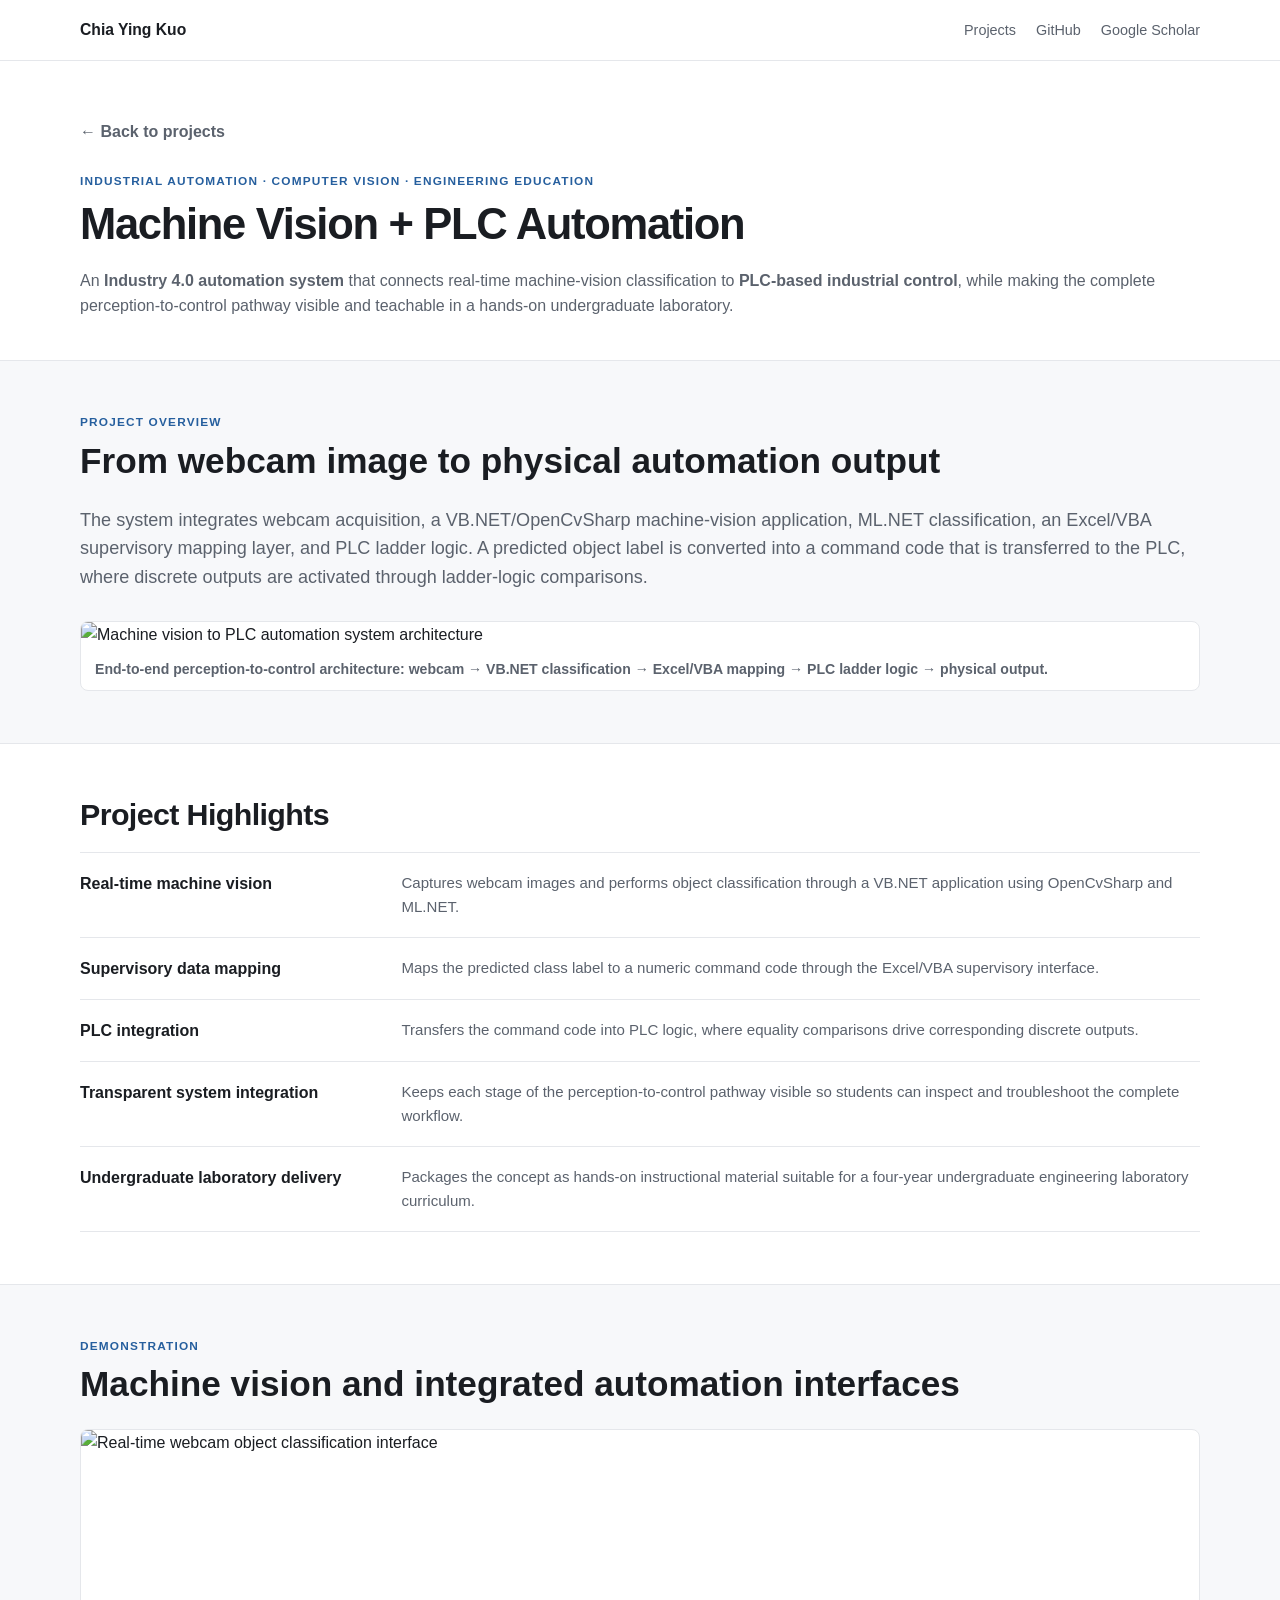
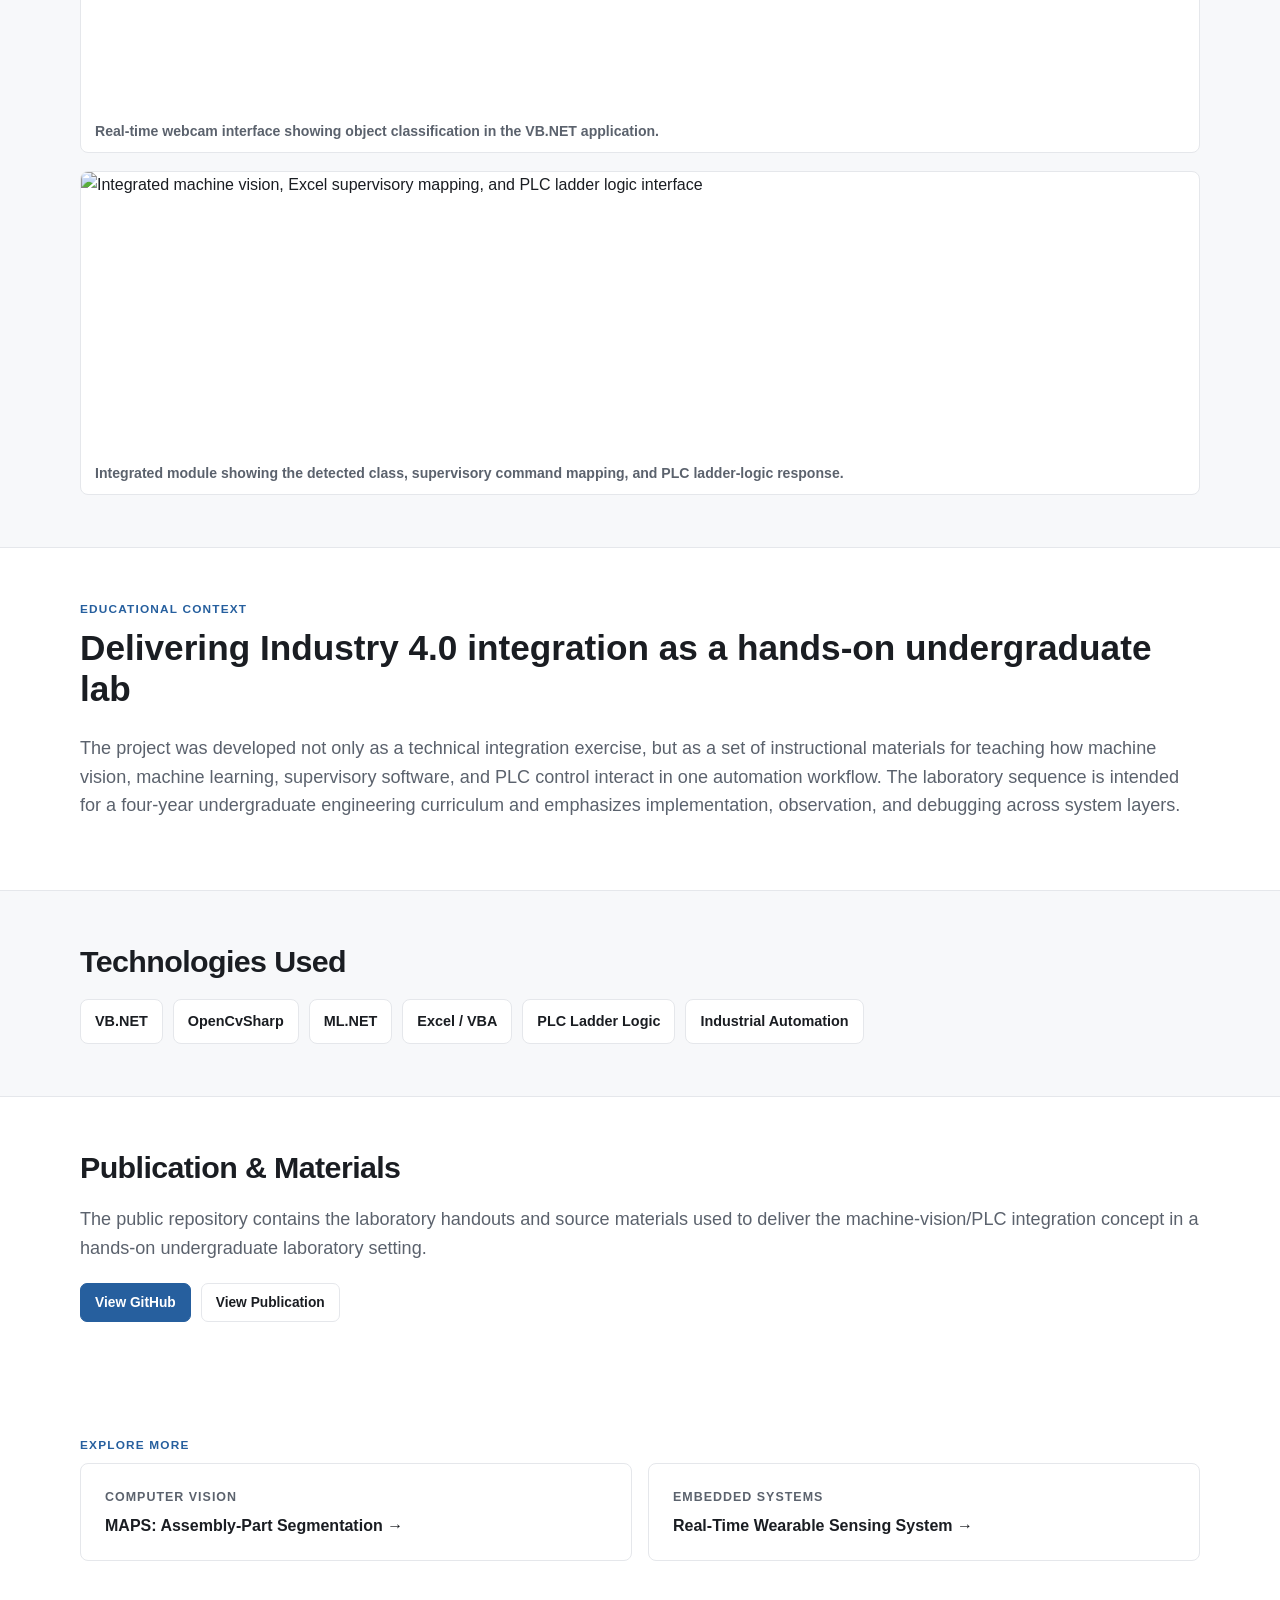
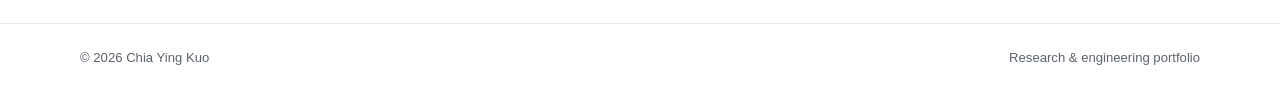
==== projects/machine-vision-plc.html @ f29cc96e "Add machine vision PLC automation project page" ====
<!doctype html>
<html lang="en">
<head>
  <meta charset="utf-8">
  <meta name="viewport" content="width=device-width, initial-scale=1">
  <meta name="description" content="Machine Vision + PLC Automation project by Chia Ying Kuo: an Industry 4.0 instructional system connecting object classification, supervisory mapping, PLC ladder logic, and physical automation.">
  <title>Machine Vision + PLC Automation | Chia Ying Kuo</title>
  <link rel="stylesheet" href="../assets/css/styles.css">
</head>
<body>
<header class="site-header">
  <div class="container nav">
    <a class="brand" href="../index.html">Chia Ying Kuo</a>
    <button class="nav-toggle" type="button" data-nav-toggle aria-expanded="false" aria-label="Toggle navigation">Menu</button>
    <nav class="nav-links" data-nav-links aria-label="Primary navigation">
      <a href="../index.html#projects">Projects</a>
      <a href="https://github.com/CY-Kuo" target="_blank" rel="noreferrer">GitHub</a>
      <a href="https://scholar.google.com/citations?user=hWQJ84wAAAAJ&hl=en&oi=ao" target="_blank" rel="noreferrer">Google Scholar</a>
    </nav>
  </div>
</header>

<main>
  <section class="project-hero">
    <div class="container project-hero-grid">
      <a class="back-link" href="../index.html#projects">← Back to projects</a>
      <p class="eyebrow">Industrial Automation · Computer Vision · Engineering Education</p>
      <h1>Machine Vision + PLC Automation</h1>
      <p class="project-lede">An <strong>Industry 4.0 automation system</strong> that connects real-time machine-vision classification to <strong>PLC-based industrial control</strong>, while making the complete perception-to-control pathway visible and teachable in a hands-on undergraduate laboratory.</p>
    </div>
  </section>

  <section class="section section-contrast">
    <div class="container">
      <div class="section-heading">
        <p class="eyebrow">Project Overview</p>
        <h2>From webcam image to physical automation output</h2>
      </div>
      <p class="large-copy">The system integrates webcam acquisition, a VB.NET/OpenCvSharp machine-vision application, ML.NET classification, an Excel/VBA supervisory mapping layer, and PLC ladder logic. A predicted object label is converted into a command code that is transferred to the PLC, where discrete outputs are activated through ladder-logic comparisons.</p>
      <div class="overview-figure">
        <figure><img src="../assets/media/machine-vision-plc/fig1_system_architecture.png" alt="Machine vision to PLC automation system architecture"><figcaption>End-to-end perception-to-control architecture: webcam → VB.NET classification → Excel/VBA mapping → PLC ladder logic → physical output.</figcaption></figure>
      </div>
    </div>
  </section>

  <section class="section">
    <div class="container">
      <h2 class="section-title">Project Highlights</h2>
      <div class="highlight-list">
        <article><h3>Real-time machine vision</h3><p>Captures webcam images and performs object classification through a VB.NET application using OpenCvSharp and ML.NET.</p></article>
        <article><h3>Supervisory data mapping</h3><p>Maps the predicted class label to a numeric command code through the Excel/VBA supervisory interface.</p></article>
        <article><h3>PLC integration</h3><p>Transfers the command code into PLC logic, where equality comparisons drive corresponding discrete outputs.</p></article>
        <article><h3>Transparent system integration</h3><p>Keeps each stage of the perception-to-control pathway visible so students can inspect and troubleshoot the complete workflow.</p></article>
        <article><h3>Undergraduate laboratory delivery</h3><p>Packages the concept as hands-on instructional material suitable for a four-year undergraduate engineering laboratory curriculum.</p></article>
      </div>
    </div>
  </section>

  <section class="section section-contrast">
    <div class="container">
      <div class="section-heading">
        <p class="eyebrow">Demonstration</p>
        <h2>Machine vision and integrated automation interfaces</h2>
      </div>
      <div class="media-grid one full-media">
        <figure><img src="../assets/media/machine-vision-plc/fig7_interface_of_realtime_webcam.png" alt="Real-time webcam object classification interface"><figcaption>Real-time webcam interface showing object classification in the VB.NET application.</figcaption></figure>
        <figure><img src="../assets/media/machine-vision-plc/fig8_interface_of_integrated_module.png" alt="Integrated machine vision, Excel supervisory mapping, and PLC ladder logic interface"><figcaption>Integrated module showing the detected class, supervisory command mapping, and PLC ladder-logic response.</figcaption></figure>
      </div>
    </div>
  </section>

  <section class="section">
    <div class="container">
      <div class="section-heading">
        <p class="eyebrow">Educational Context</p>
        <h2>Delivering Industry 4.0 integration as a hands-on undergraduate lab</h2>
      </div>
      <p class="large-copy">The project was developed not only as a technical integration exercise, but as a set of instructional materials for teaching how machine vision, machine learning, supervisory software, and PLC control interact in one automation workflow. The laboratory sequence is intended for a four-year undergraduate engineering curriculum and emphasizes implementation, observation, and debugging across system layers.</p>
    </div>
  </section>

  <section class="section section-contrast">
    <div class="container">
      <h2 class="technology-title">Technologies Used</h2>
      <div class="technology-cards" aria-label="Technology list">
        <span>VB.NET</span><span>OpenCvSharp</span><span>ML.NET</span><span>Excel / VBA</span><span>PLC Ladder Logic</span><span>Industrial Automation</span>
      </div>
    </div>
  </section>

  <section class="section">
    <div class="container">
      <h2 class="section-title">Publication &amp; Materials</h2>
      <p class="large-copy">The public repository contains the laboratory handouts and source materials used to deliver the machine-vision/PLC integration concept in a hands-on undergraduate laboratory setting.</p>
      <div class="hero-actions">
        <a class="button button-primary" href="https://github.com/CY-Kuo/machine-vision-plc-automation" target="_blank" rel="noreferrer">View GitHub</a>
        <a class="button" href="https://zenodo.org/records/19869012" target="_blank" rel="noreferrer">View Publication</a>
      </div>
    </div>
  </section>

  <section class="project-next">
    <div class="container">
      <p class="eyebrow">Explore More</p>
      <div class="next-links">
        <a href="maps.html"><span>Computer Vision</span><strong>MAPS: Assembly-Part Segmentation →</strong></a>
        <a href="wireless-sensing.html"><span>Embedded Systems</span><strong>Real-Time Wearable Sensing System →</strong></a>
      </div>
    </div>
  </section>
</main>
<footer class="footer"><div class="container footer-row"><span>© <span data-year></span> Chia Ying Kuo</span><span>Research &amp; engineering portfolio</span></div></footer>
<script src="../assets/js/main.js"></script>
</body>
</html>
---- assets/css/styles.css ----
:root {
  --bg: #ffffff;
  --surface: #ffffff;
  --surface-soft: #f7f8fa;
  --text: #1a1d22;
  --muted: #5b626d;
  --line: #e5e7eb;
  --accent: #265f9e;
  --accent-dark: #1d497a;
  --accent-soft: #edf4fb;
  --shadow: 0 12px 32px rgba(20, 28, 38, 0.07);
  --radius-lg: 16px;
  --radius-md: 12px;
  --max: 1120px;
}

* { box-sizing: border-box; }
html { scroll-behavior: smooth; }
body {
  margin: 0;
  font-family: Arial, Helvetica, ui-sans-serif, sans-serif;
  background: var(--bg);
  color: var(--text);
  line-height: 1.58;
  text-rendering: optimizeLegibility;
}
a { color: inherit; }
img { max-width: 100%; display: block; }
button, a { -webkit-tap-highlight-color: transparent; }
a:focus-visible, button:focus-visible { outline: 3px solid rgba(38,95,158,.24); outline-offset: 3px; }
.container { width: min(var(--max), calc(100% - 40px)); margin: 0 auto; }
.content-width { max-width: 980px; }

.site-header { background: #fff; border-bottom: 1px solid var(--line); }
.nav { min-height: 60px; display: flex; align-items: center; justify-content: space-between; gap: 24px; }
.brand { font-weight: 700; text-decoration: none; font-size: .98rem; }
.nav-links { display: flex; align-items: center; gap: 20px; }
.nav-links a { text-decoration: none; color: var(--muted); font-size: .9rem; }
.nav-links a:hover { color: var(--accent); }
.nav-toggle { display: none; border: 1px solid var(--line); background: #fff; color: var(--text); border-radius: 7px; padding: 6px 9px; font: inherit; }

.profile-intro { padding: 56px 0 50px; }
.profile-layout { display: grid; grid-template-columns: 245px minmax(0, 1fr); gap: 58px; align-items: start; }
.profile-column { text-align: center; }
.profile-photo { width: 168px; height: 168px; margin: 0 auto 18px; border-radius: 50%; object-fit: cover; object-position: 50% 6%; border: 1px solid var(--line); }
.profile-column h1 { margin: 0; font-size: 1.55rem; line-height: 1.2; }
.profile-role { margin: 9px auto 0; max-width: 220px; font-size: .94rem; color: var(--text); }
.profile-affiliation, .profile-email { margin: 4px 0 0; color: var(--muted); font-size: .9rem; }
.profile-email a, .profile-links a { color: var(--accent); text-decoration: none; }
.profile-email a:hover, .profile-links a:hover { text-decoration: underline; text-underline-offset: 3px; }
.profile-links { display: flex; justify-content: center; gap: 13px; margin-top: 11px; font-size: .9rem; }

.top-content { min-width: 0; }
.profile-quote { margin: 0 0 20px; padding: 0; border: 0; }
.profile-quote p { margin: 0; font-family: Georgia, "Times New Roman", serif; font-size: clamp(1.35rem, 2.3vw, 1.8rem); line-height: 1.32; font-style: italic; }
.profile-quote cite { display: block; margin-top: 5px; color: var(--muted); font-size: .85rem; font-style: normal; text-align: right; }
.mission { max-width: 760px; margin: 0 0 10px; font-size: clamp(1.25rem, 2.3vw, 1.72rem); line-height: 1.35; font-weight: 700; }
.focus-line { margin: 0 0 15px; color: var(--accent); font-size: .91rem; font-weight: 700; }
.intro-copy { max-width: 800px; margin: 0; color: var(--muted); font-size: .98rem; }
.top-details-grid { display: grid; grid-template-columns: 1.15fr .85fr; gap: 44px; margin-top: 32px; }
.profile-section h2 { margin: 0 0 15px; font-size: 1.16rem; }
.interest-grid { display: grid; grid-template-columns: repeat(3, minmax(0, 1fr)); gap: 14px; }
.interest-grid article { min-width: 0; }
.interest-icon { display: block; font-size: 1.35rem; margin-bottom: 5px; }
.interest-grid h3 { margin: 0 0 3px; font-size: .95rem; }
.interest-grid p { margin: 0; color: var(--muted); font-size: .82rem; line-height: 1.42; }
.education-list { display: grid; }
.education-list article { padding: 0 0 12px; margin-bottom: 12px; border-bottom: 1px solid var(--line); }
.education-list article:last-child { margin-bottom: 0; }
.education-list strong, .education-list span { display: block; }
.education-list strong { font-size: .9rem; line-height: 1.38; }
.education-list span { margin-top: 3px; color: var(--muted); font-size: .82rem; line-height: 1.4; }

.section { padding: 52px 0; }
.compact-section { padding-top: 40px; }
.major-heading { margin: 0 0 24px; font-size: 1.65rem; line-height: 1.2; }
.project-list { border-top: 1px solid var(--line); }
.project-row { display: grid; grid-template-columns: 245px minmax(0, 1fr); gap: 28px; padding: 27px 0; border-bottom: 1px solid var(--line); align-items: start; }
.project-thumb { display: block; overflow: hidden; background: var(--surface-soft); border-radius: 8px; border: 1px solid var(--line); }
.project-thumb img { width: 100%; aspect-ratio: 16 / 10; object-fit: cover; }
.project-summary h3 { margin: 0 0 4px; font-size: 1.1rem; line-height: 1.3; }
.project-summary h3 a { text-decoration: none; color: var(--accent); }
.project-summary h3 a:hover { text-decoration: underline; text-underline-offset: 3px; }
.project-emoji { font-size: .95rem; }
.project-status { margin: 0 0 7px !important; color: var(--text) !important; font-size: .88rem; font-weight: 600; }
.project-summary p { margin: 0 0 8px; color: var(--muted); font-size: .91rem; }
.inline-links { display: flex; flex-wrap: wrap; gap: 12px; margin-top: 7px; }
.inline-links a { color: var(--accent); font-size: .86rem; font-weight: 600; text-decoration: none; }
.inline-links a:hover { text-decoration: underline; text-underline-offset: 3px; }

.experience-list { border-top: 1px solid var(--line); }
.experience-list article { padding: 17px 0; border-bottom: 1px solid var(--line); }
.experience-list h3 { margin: 0 0 4px; font-size: .96rem; }
.experience-list p { margin: 0; color: var(--muted); font-size: .9rem; }

.footer { border-top: 1px solid var(--line); padding: 24px 0; color: var(--muted); font-size: .82rem; }
.footer-row { display: flex; justify-content: space-between; gap: 20px; }

/* Shared project-page primitives */
.eyebrow { margin: 0 0 8px; color: var(--accent); font-size: .74rem; font-weight: 700; text-transform: uppercase; letter-spacing: .1em; }
.section-contrast { background: var(--surface-soft); border-top: 1px solid var(--line); border-bottom: 1px solid var(--line); }
.section-heading { max-width: 720px; margin-bottom: 24px; }
.section-heading h2 { margin: 0; font-size: clamp(1.55rem, 3vw, 2.2rem); line-height: 1.18; }
.section-heading > p:last-child { margin: 10px 0 0; color: var(--muted); font-size: .96rem; }
.hero-actions { display: flex; flex-wrap: wrap; gap: 10px; margin-top: 20px; }
.button { display: inline-flex; align-items: center; justify-content: center; min-height: 38px; padding: 8px 14px; border: 1px solid var(--line); border-radius: 7px; background: #fff; text-decoration: none; font-weight: 600; font-size: .86rem; }
.button:hover { border-color: #c9ced5; }
.button-primary { background: var(--accent); color: #fff; border-color: var(--accent); }
.text-link { color: var(--accent); font-weight: 600; text-decoration: none; }
.text-link:hover { text-decoration: underline; }

@media (max-width: 880px) {
  .profile-layout { grid-template-columns: 1fr; gap: 36px; }
  .profile-column { text-align: left; display: grid; grid-template-columns: 130px minmax(0, 1fr); column-gap: 22px; align-items: start; }
  .profile-photo { width: 130px; height: 130px; margin: 0; grid-row: 1 / span 6; }
  .profile-role { margin-left: 0; max-width: none; }
  .profile-links { justify-content: flex-start; }
  .top-details-grid { grid-template-columns: 1fr; gap: 26px; }
}

@media (max-width: 680px) {
  .container { width: min(var(--max), calc(100% - 28px)); }
  .nav-toggle { display: inline-flex; }
  .nav-links { display: none; position: absolute; top: 58px; left: 14px; right: 14px; padding: 14px; background: #fff; border: 1px solid var(--line); border-radius: 8px; box-shadow: var(--shadow); flex-direction: column; align-items: flex-start; }
  .nav-links.open { display: flex; }
  .profile-intro { padding-top: 34px; }
  .profile-column { grid-template-columns: 96px minmax(0, 1fr); column-gap: 16px; }
  .profile-photo { width: 96px; height: 96px; }
  .profile-column h1 { font-size: 1.3rem; }
  .interest-grid { grid-template-columns: 1fr; gap: 15px; }
  .project-row { grid-template-columns: 1fr; gap: 15px; }
  .project-thumb { max-width: 420px; }
  .section { padding: 42px 0; }
}

@media (prefers-reduced-motion: reduce) {
  html { scroll-behavior: auto; }
  *, *::before, *::after { transition: none !important; animation: none !important; }
}

/* Project pages */
.project-hero { padding: 86px 0 70px; }
.project-hero-grid { display: grid; grid-template-columns: minmax(0, 1fr) minmax(340px, .8fr); gap: 60px; align-items: center; }
.project-hero h1 { margin: 10px 0 20px; max-width: 850px; font-size: clamp(3rem, 6vw, 5.4rem); line-height: .98; letter-spacing: -.055em; }
.project-lede { max-width: 790px; margin: 0; color: var(--muted); font-size: 1.16rem; }
.back-link { display: inline-flex; margin-bottom: 28px; color: var(--muted); text-decoration: none; font-weight: 750; }
.back-link:hover { color: var(--accent); }
.status-chip { display: inline-flex; margin-top: 24px; padding: 8px 13px; border-radius: 999px; background: var(--accent-soft); color: var(--accent-dark); font-size: .88rem; font-weight: 800; }
.hero-media-card { overflow: hidden; padding: 10px; background: var(--surface); border: 1px solid var(--line); border-radius: var(--radius-lg); box-shadow: var(--shadow); }
.hero-media-card img { width: 100%; min-height: 340px; object-fit: cover; border-radius: 16px; }
.narrow { max-width: 900px; }
.large-copy { color: var(--muted); font-size: 1.13rem; }
.workflow { display: flex; flex-wrap: wrap; gap: 10px; align-items: center; margin-top: 34px; }
.workflow span { padding: 10px 13px; background: var(--surface); border: 1px solid var(--line); border-radius: 999px; font-size: .87rem; font-weight: 750; }
.workflow b { color: #9aa7b4; }
.highlight-grid { display: grid; grid-template-columns: repeat(3, minmax(0, 1fr)); gap: 16px; }
.highlight-grid article { padding: 24px; background: var(--surface); border: 1px solid var(--line); border-radius: var(--radius-md); }
.highlight-grid h3 { margin: 0 0 8px; font-size: 1.04rem; }
.highlight-grid p { margin: 0; color: var(--muted); font-size: .93rem; }
.demo-block { padding: 40px 0; border-top: 1px solid var(--line); }
.demo-block:last-child { border-bottom: 1px solid var(--line); }
.demo-copy { max-width: 720px; margin-bottom: 22px; }
.demo-copy h3 { margin: 0 0 8px; font-size: clamp(1.55rem, 3vw, 2.2rem); line-height: 1.18; }
.demo-copy p { margin: 0; color: var(--muted); }
.media-grid { display: grid; gap: 18px; }
.media-grid.two { grid-template-columns: repeat(2, minmax(0, 1fr)); }
.media-grid.one { grid-template-columns: minmax(0, 760px); }
figure { margin: 0; }
.media-grid figure { overflow: hidden; background: var(--surface); border: 1px solid var(--line); border-radius: var(--radius-md); }
.media-grid img { width: 100%; min-height: 280px; object-fit: cover; }
.media-grid figcaption { padding: 10px 14px; color: var(--muted); font-size: .88rem; font-weight: 700; }
.tag-list { display: flex; flex-wrap: wrap; gap: 10px; }
.tag-list span { padding: 9px 12px; background: var(--surface); border: 1px solid var(--line); border-radius: 999px; font-size: .9rem; font-weight: 750; }
.project-next { padding: 62px 0; }
.next-links { display: grid; grid-template-columns: repeat(2, minmax(0, 1fr)); gap: 16px; }
.next-links a { display: block; padding: 24px; background: var(--bg); border: 1px solid var(--line); border-radius: var(--radius-md); text-decoration: none; }
.next-links a:hover { border-color: #bdcad6; box-shadow: var(--shadow); }
.next-links span, .next-links strong { display: block; }
.next-links span { margin-bottom: 7px; color: var(--muted); font-size: .78rem; font-weight: 800; text-transform: uppercase; letter-spacing: .08em; }
.next-links strong { line-height: 1.35; }

@media (max-width: 900px) {
  .project-hero-grid { grid-template-columns: 1fr; }
  .hero-media-card { max-width: 680px; }
  .highlight-grid { grid-template-columns: repeat(2, minmax(0, 1fr)); }
}
@media (max-width: 650px) {
  .project-hero { padding-top: 58px; }
  .highlight-grid, .media-grid.two, .next-links { grid-template-columns: 1fr; }
  .hero-media-card img, .media-grid img { min-height: 220px; }
}
.metric-grid { display: grid; grid-template-columns: repeat(3, minmax(0, 1fr)); gap: 16px; }
.metric-grid article { padding: 28px; background: var(--surface); border: 1px solid var(--line); border-radius: var(--radius-md); }
.metric-grid strong { display: block; font-size: clamp(1.65rem, 3vw, 2.5rem); line-height: 1.05; letter-spacing: -.035em; }
.metric-grid span { display: block; margin-top: 8px; color: var(--muted); font-size: .92rem; }
@media (max-width: 650px) { .metric-grid { grid-template-columns: 1fr; } }
.tech-groups { display: grid; gap: 0; border-top: 1px solid var(--line); }
.tech-groups article { display: grid; grid-template-columns: 130px 1fr; gap: 24px; padding: 18px 0; border-bottom: 1px solid var(--line); }
.tech-groups span { color: var(--muted); font-size: .82rem; font-weight: 800; text-transform: uppercase; letter-spacing: .08em; }
.tech-groups strong { font-size: .98rem; }
code { font-family: ui-monospace, SFMono-Regular, Menlo, Consolas, monospace; font-size: .9em; }
@media (max-width: 560px) { .tech-groups article { grid-template-columns: 1fr; gap: 3px; } }

/* Tian-inspired project-page refinements */
.project-hero { padding: 58px 0 42px; }
.project-hero-grid { grid-template-columns: minmax(0, 1.15fr) minmax(300px, .85fr); gap: 42px; align-items: start; }
.project-hero h1 { font-size: clamp(2.4rem, 5vw, 4.2rem); line-height: 1.02; letter-spacing: -.04em; }
.project-lede { font-size: 1rem; }
.hero-media-card { padding: 0; border-radius: 10px; box-shadow: none; }
.hero-media-card img { min-height: 0; border-radius: 9px; }
.status-chip { border-radius: 6px; font-size: .82rem; }
.highlight-grid article, .metric-grid article { border-radius: 8px; box-shadow: none; }
.media-grid figure { border-radius: 8px; }
.next-links a { border-radius: 8px; box-shadow: none; }
.workflow span, .tag-list span { border-radius: 6px; }
@media (max-width: 900px) { .project-hero-grid { grid-template-columns: 1fr; } }

/* Current portfolio refinements */
.top-content .profile-quote {
  width: fit-content;
  max-width: 100%;
  margin: 4px 0 28px;
  text-align: left;
}
.top-content .profile-quote p {
  font-size: 1rem;
  line-height: 1.5;
}
.top-content .profile-quote cite {
  margin-top: 2px;
  font-size: .8rem;
}
.top-content .mission {
  max-width: none;
  margin: 0 0 28px;
  font-size: clamp(1.18rem, 2vw, 1.5rem);
  line-height: 1.48;
  font-weight: 400;
}
.top-content .mission strong { display: block; font-weight: 700; }
.top-content .mission-detail { display: block; margin-top: 9px; }
.top-details-grid { grid-template-columns: 1fr; margin-top: 0; }

.project-hero-grid { display: block; }
.project-hero h1 {
  max-width: none;
  font-size: clamp(2rem, 3.4vw, 2.75rem);
  line-height: 1.08;
  letter-spacing: -.03em;
  word-break: normal;
  overflow-wrap: normal;
}
.project-lede { max-width: none; }
.section-heading { max-width: none; }
.demo-copy { max-width: none; }
.narrow { max-width: none; }

.highlight-list {
  border-top: 1px solid var(--line);
}
.highlight-list article {
  display: grid;
  grid-template-columns: minmax(210px, .36fr) minmax(0, 1fr);
  gap: 34px;
  padding: 18px 0;
  border-bottom: 1px solid var(--line);
}
.highlight-list h3,
.highlight-list p { margin: 0; }
.highlight-list h3 { font-size: 1rem; }
.highlight-list p { color: var(--muted); font-size: .94rem; }

.overview-figure { margin-top: 30px; }
.overview-figure figure,
.full-media figure {
  overflow: hidden;
  border: 1px solid var(--line);
  border-radius: 8px;
  background: var(--surface);
}
.overview-figure img,
.full-media img { width: 100%; height: auto; object-fit: contain; }
.overview-figure figcaption,
.full-media figcaption { padding: 10px 14px; color: var(--muted); font-size: .88rem; font-weight: 700; }
.media-grid.one.full-media { grid-template-columns: 1fr; }
.project-metrics { margin-top: 30px; }

.section-title,
.technology-title {
  margin: 0 0 20px;
  font-size: clamp(1.45rem, 2.6vw, 1.9rem);
  line-height: 1.2;
  letter-spacing: -.02em;
}
.technology-cards {
  display: flex;
  flex-wrap: wrap;
  gap: 10px;
}
.technology-cards span {
  padding: 10px 14px;
  background: var(--surface);
  border: 1px solid var(--line);
  border-radius: 8px;
  font-size: .9rem;
  font-weight: 700;
}

@media (max-width: 650px) {
  .highlight-list article { grid-template-columns: 1fr; gap: 5px; }
}

.architecture-figure {
  max-width: 720px;
}
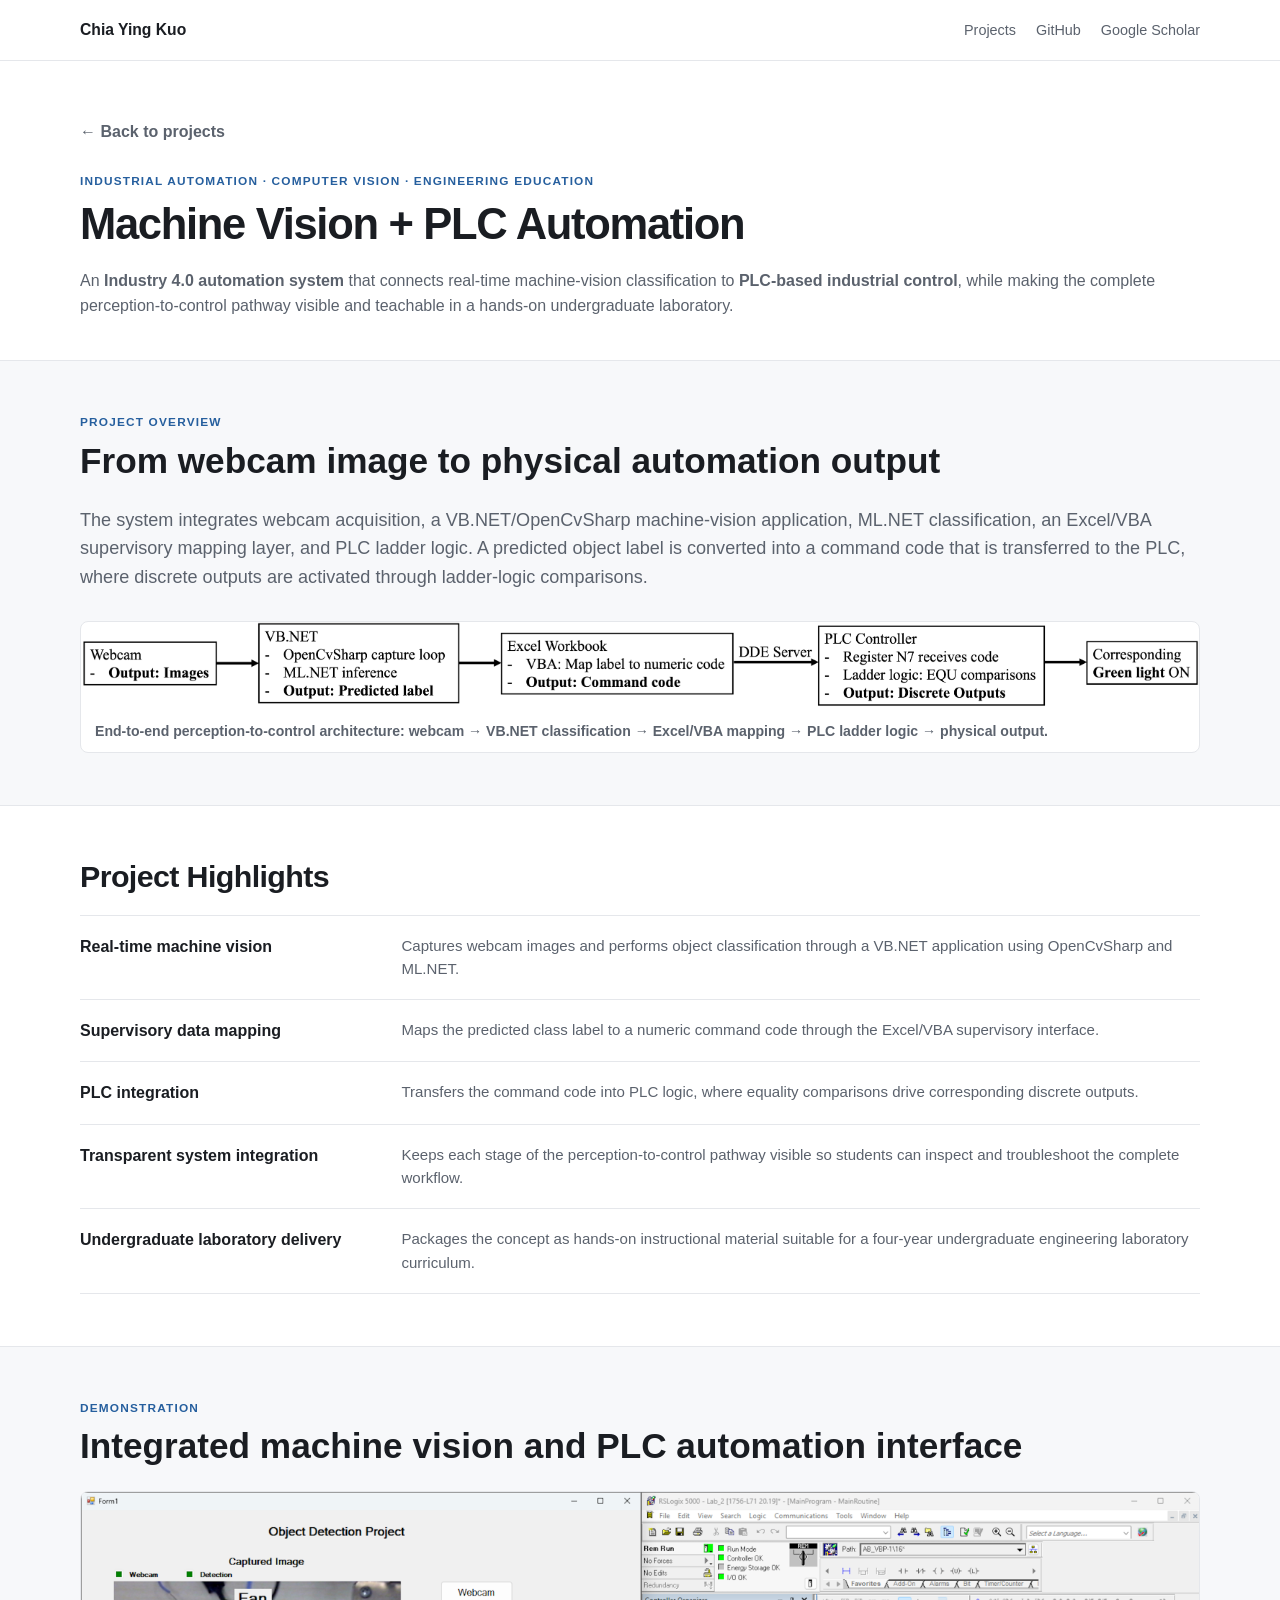
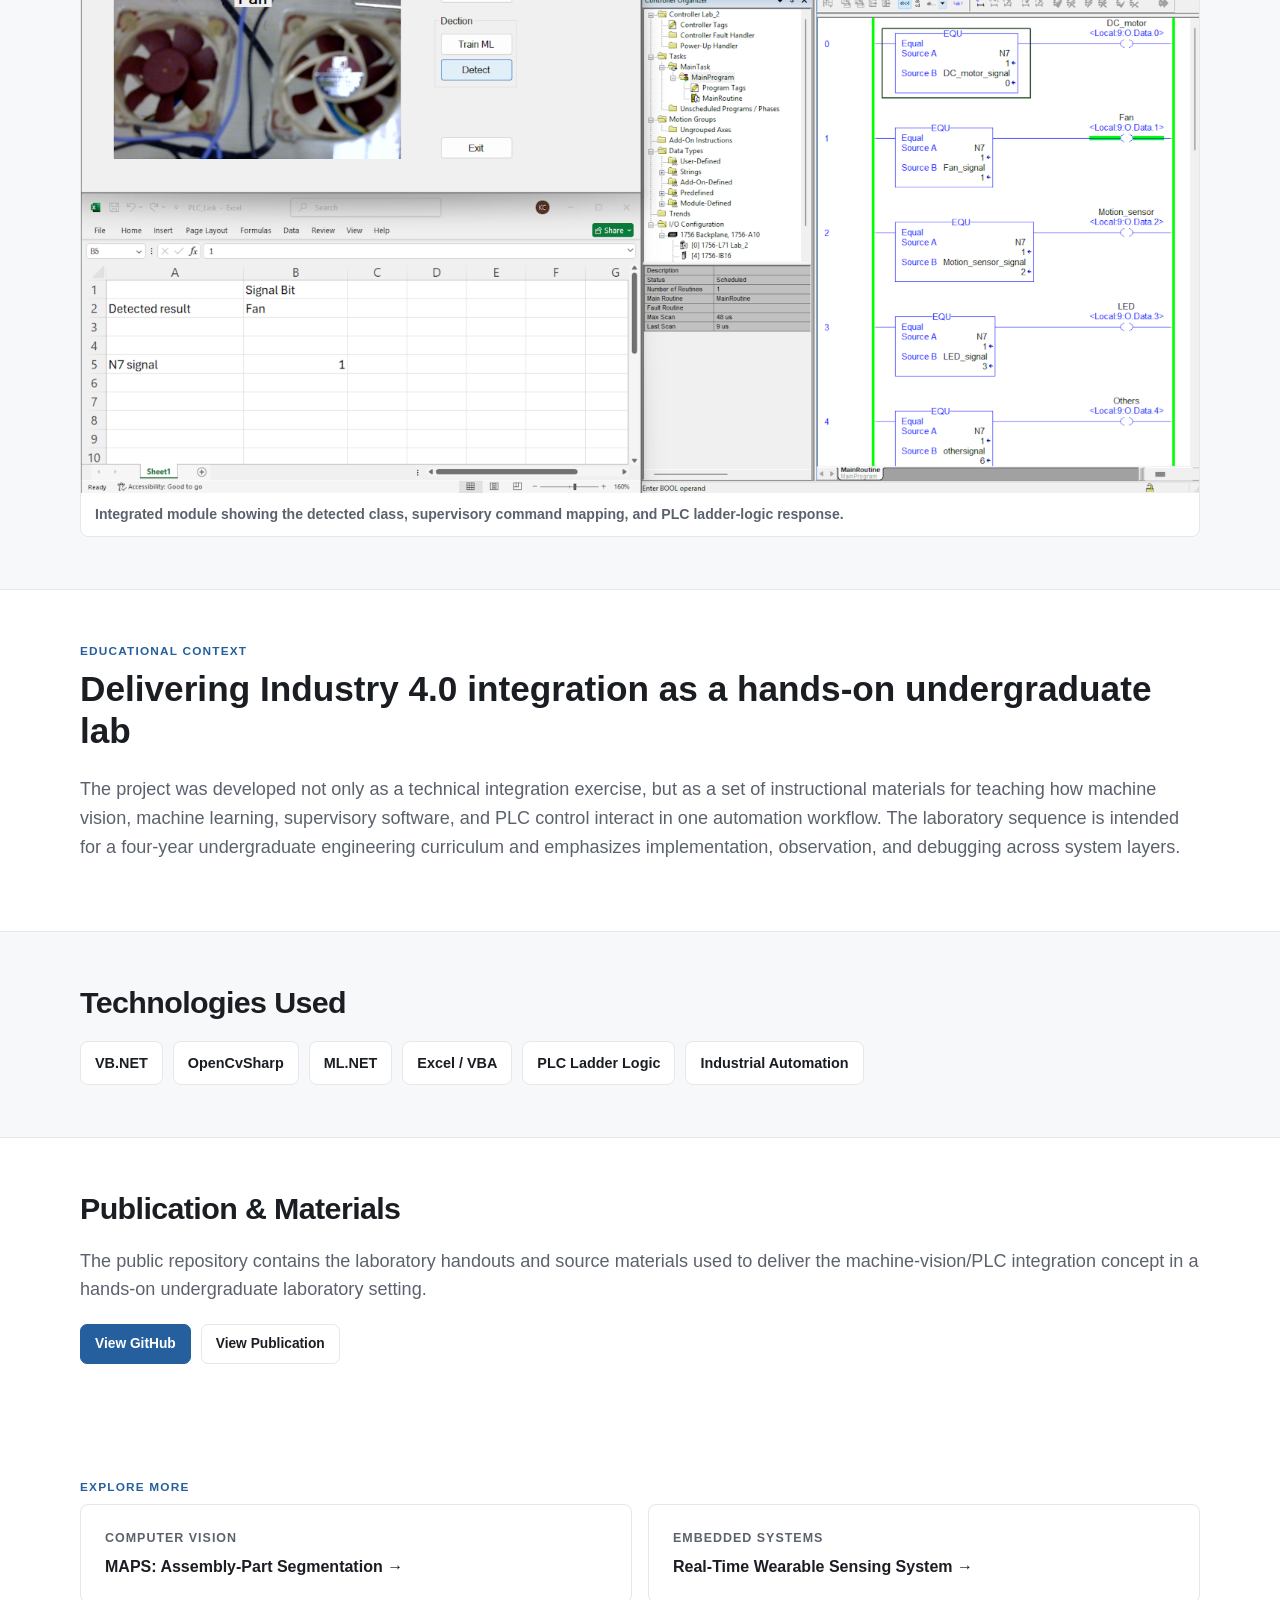
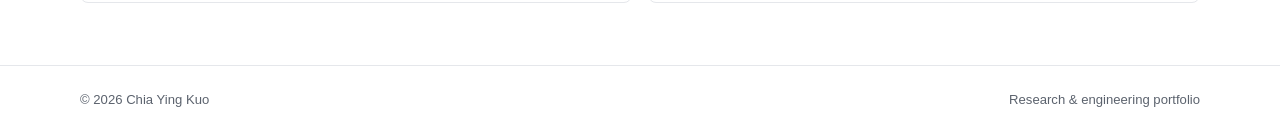
==== commit 33c1df32: "Show only integrated module in project demonstration" ====
--- a/projects/machine-vision-plc.html
+++ b/projects/machine-vision-plc.html
@@ -60,10 +60,9 @@
     <div class="container">
       <div class="section-heading">
         <p class="eyebrow">Demonstration</p>
-        <h2>Machine vision and integrated automation interfaces</h2>
+        <h2>Integrated machine vision and PLC automation interface</h2>
       </div>
       <div class="media-grid one full-media">
-        <figure><img src="../assets/media/machine-vision-plc/fig7_interface_of_realtime_webcam.png" alt="Real-time webcam object classification interface"><figcaption>Real-time webcam interface showing object classification in the VB.NET application.</figcaption></figure>
         <figure><img src="../assets/media/machine-vision-plc/fig8_interface_of_integrated_module.png" alt="Integrated machine vision, Excel supervisory mapping, and PLC ladder logic interface"><figcaption>Integrated module showing the detected class, supervisory command mapping, and PLC ladder-logic response.</figcaption></figure>
       </div>
     </div>
